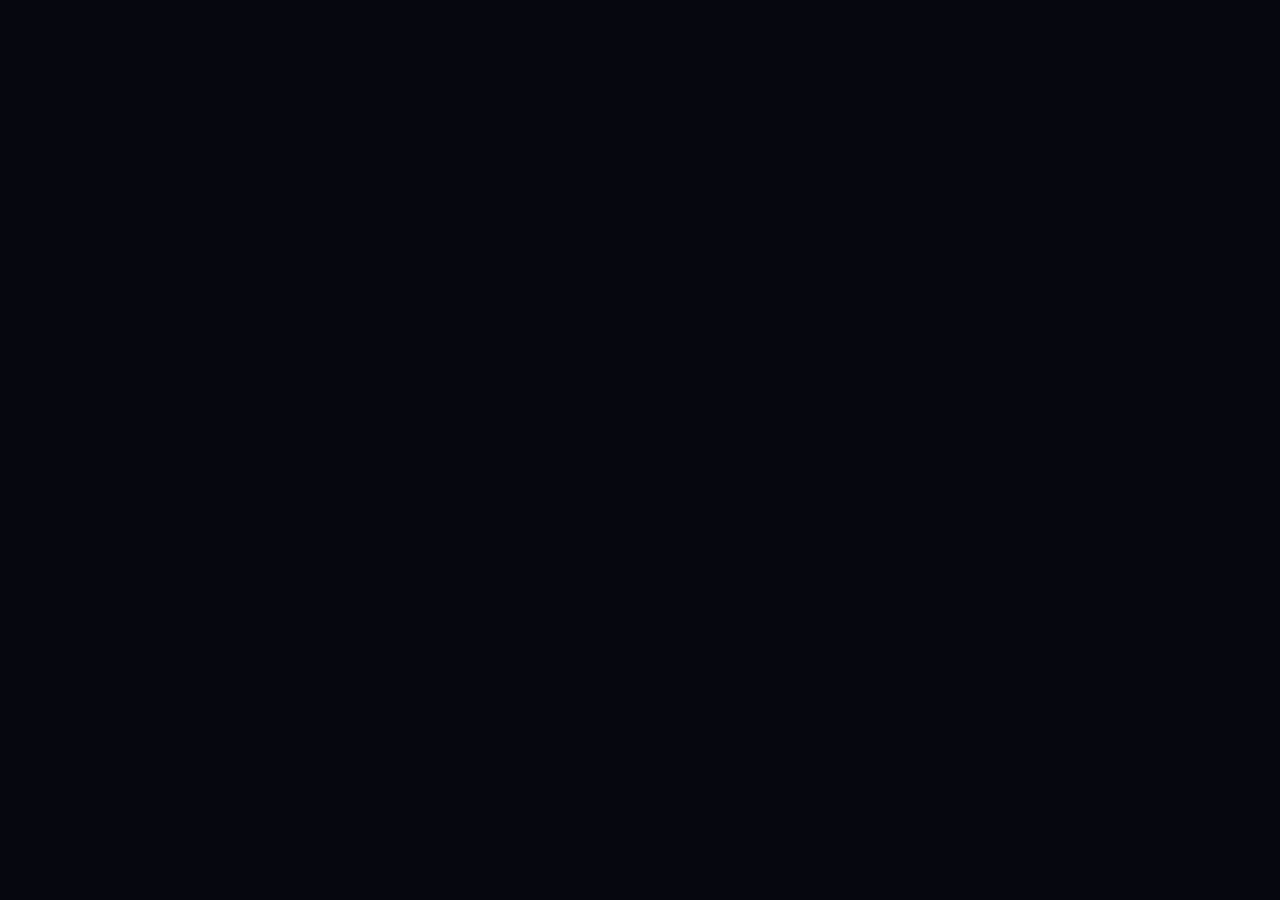
==== index.html @ 5e391707 "Move to spacewize.dev, and web-dev to webdev The domain serves the repo from the root, so every abso" ====
<!DOCTYPE html>
<html lang="en">
<head>
<meta charset="utf-8">
<meta name="viewport" content="width=device-width, initial-scale=1">
<title>Space Wize Enterprise - Six divisions under one name</title>
<meta name="description" content="Space Wize Enterprise runs six divisions: web development, 3D printing, dropshipping, real estate development, game development, and books. Each one has its own site.">
<meta name="theme-color" content="#06070F">
<link rel="canonical" href="https://spacewize.dev/">
<meta property="og:type" content="website">
<meta property="og:site_name" content="Space Wize Enterprise">
<meta property="og:url" content="https://spacewize.dev/">
<meta property="og:title" content="Space Wize Enterprise - Six divisions under one name">
<meta property="og:description" content="Space Wize Enterprise runs six divisions: web development, 3D printing, dropshipping, real estate development, game development, and books. Each one has its own site.">
<meta property="og:image" content="https://spacewize.dev/assets/og/card.png">
<meta property="og:image:alt" content="A cherry tree in blossom against a glowing moon, at night.">
<meta property="og:image:width" content="1200">
<meta property="og:image:height" content="630">
<meta name="twitter:card" content="summary_large_image">
<meta name="twitter:title" content="Space Wize Enterprise - Six divisions under one name">
<meta name="twitter:description" content="Space Wize Enterprise runs six divisions: web development, 3D printing, dropshipping, real estate development, game development, and books. Each one has its own site.">
<meta name="twitter:image" content="https://spacewize.dev/assets/og/card.png">
<link rel="preconnect" href="https://fonts.googleapis.com">
<link rel="preconnect" href="https://fonts.gstatic.com" crossorigin>
<link href="https://fonts.googleapis.com/css2?family=Cormorant:wght@300;400;500;600&family=Instrument+Serif:ital@0;1&family=Inter:wght@300;400;500;600&display=swap" rel="stylesheet">
<link rel="icon" href="favicon.ico" sizes="any">
<link rel="icon" type="image/png" sizes="32x32" href="assets/icons/icon-32.png">
<link rel="icon" type="image/png" sizes="192x192" href="assets/icons/icon-192.png">
<link rel="apple-touch-icon" href="assets/icons/icon-180.png">
<link rel="stylesheet" href="assets/css/style.css">
<script>
/* Arriving from the branch on the web-design site: cover the scene
   before anything paints, so the transition is continuous rather than
   a cut followed by an overlay. */
try {
  if (sessionStorage.getItem('swz:arrive')) {
    sessionStorage.removeItem('swz:arrive');
    document.documentElement.dataset.arrive = '1';
  }
} catch (e) {}

/* The static division list is the no-JS fallback, not the front door.
   Left visible it paints first and the tree replaces it a moment
   later - which on a phone, where three.js comes off a CDN, reads as
   the wrong page loading before the right one. Hide it while script
   is running, and put it straight back if the scene never arrives. */
document.documentElement.dataset.js = '1';
/* stamped here, not inside scene.js, so it covers the CDN fetch too -
   the veil has a minimum hold time, and that clock has to start now */
window.__loadStart = performance.now();
setTimeout(function () {
  if (document.body && document.body.dataset.scene !== 'on') {
    document.documentElement.removeAttribute('data-js');
  }
}, 6000);
</script>
<script type="importmap">
{
  "imports": {
    "three": "https://unpkg.com/three@0.160.0/build/three.module.js",
    "three/addons/": "https://unpkg.com/three@0.160.0/examples/jsm/"
  }
}
</script>
</head>
<body>

<a class="skip" href="#main">Skip to content</a>

<header class="topbar">
  <div class="topbar-inner glass">
    <a class="wordmark" href="index.html">Space <em>Wize</em></a>
    <nav class="topnav" aria-label="Primary">
      <a href="about.html">About</a>
      <a href="sites.html">Sites</a>
    </nav>
  </div>
</header>

<main id="main" class="stage">

  <canvas id="scene"></canvas>

  <!-- Covers the gap between "blank tab" and "tree actually running" -
       otherwise the topbar paints, then everything else pops in at once
       whenever the CDN fetch and tree build finish. Gated purely by
       html[data-js], the same flag the fallback list uses, so a no-JS
       visitor never sees it and it self-removes if the scene never
       arrives. The moon appears here the instant its real screen
       position is known, and the WebGL moon takes over from exactly
       that spot when the veil lifts. -->
  <div id="loadVeil" aria-hidden="true">
    <span id="loadMoon"></span>
  </div>

  <!-- keyboard route into every branch; revealed on focus -->
  <nav id="branchKeys" class="branch-keys" aria-label="Divisions" hidden></nav>

  <!-- what a blossom says when it opens, hung off the branch on a cord -->
  <div class="tag" id="tag" data-open="false">
    <span class="tag-pin" aria-hidden="true"></span>
    <span class="tag-cord" aria-hidden="true"></span>
    <aside id="panel" class="panel glass" data-live="false">
      <p class="panel-status" id="panelTag"><span class="pip" aria-hidden="true"></span></p>
      <h2 id="panelName"></h2>
      <p id="panelLine"></p>
      <p class="panel-when" id="panelWhen" hidden></p>
      <a class="btn" id="panelBtn">
        <span id="panelBtnText">Enter site</span>
        <svg class="arrow" width="14" height="14" viewBox="0 0 24 24" fill="none"
             stroke="currentColor" stroke-width="2" stroke-linecap="round"
             stroke-linejoin="round" aria-hidden="true">
          <path d="M5 12h14M13 6l6 6-6 6"/>
        </svg>
      </a>
      <!-- second action, only on the division that is actually open -->
      <a class="btn btn-sm panel-alt" id="panelAlt"
         href="webdev/index.html#contact" hidden>
        <span>Need a site built?</span>
      </a>
    </aside>
  </div>

  <p class="hint glass" id="hint">
    <svg width="15" height="15" viewBox="0 0 24 24" fill="none" stroke="currentColor"
         stroke-width="1.7" stroke-linecap="round" aria-hidden="true">
      <path d="M8 9l-4 3 4 3M16 9l4 3-4 3"/>
    </svg>
    <span>Drag to turn the tree.
      <span class="hover">Hover a branch to open it.</span>
      <span class="touch">Tap a branch to open it.</span>
    </span>
  </p>

  <div class="stage-copy">
    <div>
      <p class="eyebrow">Space Wize Enterprise</p>
      <h1>Six divisions under one name.</h1>
      <p class="lede">Space Wize Enterprise runs six divisions, each with its own site
        and its own way of working. Take a look.</p>
    </div>
    <div class="stage-meta">
      <p class="status"><span class="dot" aria-hidden="true"></span> 1 live &middot; 2 opening in 2027</p>
      <p>BC, Canada<br>Remote worldwide</p>
      <p class="stage-contact"><a href="mailto:thespacewize@gmail.com">thespacewize@gmail.com</a></p>
      <p class="stage-copy-line">© 2026 Space Wize Enterprise. All rights reserved.</p>
    </div>
  </div>

  <!-- The source of truth for the six divisions. Read by the scene at
       startup, and left standing as the whole page when there is no
       JavaScript or no WebGL. -->
  <div class="fallback" id="fallback">
    <p class="eyebrow">Space Wize Enterprise</p>
    <h1 style="font-family:var(--display);font-size:clamp(2.2rem,6vw,3.6rem);margin-bottom:14px">
      Six divisions under one name.</h1>
    <p class="lede" style="margin-bottom:40px">Space Wize Enterprise runs six divisions,
      each with its own site and its own way of working. Take a look.</p>

    <ul class="tree-list" id="branchData">
      <li data-id="web"
          data-name="Web Development"
          data-line="Fast, considered websites for people who need one and don&rsquo;t want to overcomplicate it."
          data-stage="Live"
          data-when=""
          data-bloom="1"
          data-notify="notify.html?division=Web%20Development"
          data-url="webdev/index.html"
          data-live="true">
        <a class="branch-card glass" data-live="true" href="webdev/index.html">
          <span class="tag"><span class="pip"></span>Live</span>
          <h3>Web Development</h3>
          <p>Fast, considered websites for people who need one and don&rsquo;t want to overcomplicate it.</p>
        </a>
      </li>

      <li data-id="print"
          data-name="3D Printing"
          data-line="From custom statues or mini-figures, to premade toys and tools."
          data-stage="In build"
          data-when="Opening spring 2027"
          data-bloom="0.5"
          data-notify="notify.html?division=3D%20Printing"
          data-live="false">
        <div class="branch-card glass" data-live="false">
          <span class="tag"><span class="pip"></span>In build</span>
          <h3>3D Printing</h3>
          <p>From custom statues or mini-figures, to premade toys and tools.</p>
            <p class="card-when">Opening spring 2027</p>
          <div class="card-acts">
            <a class="card-notify" href="notify.html?division=3D%20Printing">Tell me when this opens</a>
          </div>
        </div>
      </li>

      <li data-id="shop"
          data-name="Dropshipping"
          data-line="Quality clothes, built for use, made for looks, bought with a story in mind."
          data-stage="In build"
          data-when="Opening summer 2027"
          data-bloom="0.45"
          data-notify="notify.html?division=Dropshipping"
          data-live="false">
        <div class="branch-card glass" data-live="false">
          <span class="tag"><span class="pip"></span>In build</span>
          <h3>Dropshipping</h3>
          <p>Quality clothes, built for use, made for looks, bought with a story in mind.</p>
            <p class="card-when">Opening summer 2027</p>
          <div class="card-acts">
            <a class="card-notify" href="notify.html?division=Dropshipping">Tell me when this opens</a>
          </div>
        </div>
      </li>

      <li data-id="property"
          data-name="Real Estate Development"
          data-line="Real homes to build real memories, all with the future in mind."
          data-stage="Planned"
          data-when=""
          data-bloom="0"
          data-notify="notify.html?division=Real%20Estate%20Development"
          data-live="false">
        <div class="branch-card glass" data-live="false">
          <span class="tag"><span class="pip"></span>Planned</span>
          <h3>Real Estate Development</h3>
          <p>Real homes to build real memories, all with the future in mind.</p>
          <div class="card-acts">
            <a class="card-notify" href="notify.html?division=Real%20Estate%20Development">Tell me when this opens</a>
          </div>
        </div>
      </li>

      <li data-id="games"
          data-name="Game Development"
          data-line="Games made small, properly, and uniquely. Good games require good stories first, then mechanics built around them."
          data-stage="Planned"
          data-when=""
          data-bloom="0"
          data-notify="notify.html?division=Game%20Development"
          data-live="false">
        <div class="branch-card glass" data-live="false">
          <span class="tag"><span class="pip"></span>Planned</span>
          <h3>Game Development</h3>
          <p>Games made small, properly, and uniquely. Good games require good stories first, then mechanics built around them.</p>
          <div class="card-acts">
            <a class="card-notify" href="notify.html?division=Game%20Development">Tell me when this opens</a>
          </div>
        </div>
      </li>

      <li data-id="books"
          data-name="Books"
          data-line="Written, edited, and published by one person. A historical fiction book is in the works, and a few more have progressed past the first chapters."
          data-stage="Planned"
          data-when=""
          data-bloom="0"
          data-notify="notify.html?division=Books"
          data-live="false">
        <div class="branch-card glass" data-live="false">
          <span class="tag"><span class="pip"></span>Planned</span>
          <h3>Books</h3>
          <p>Written, edited, and published by one person. A historical fiction book is in the works, and a few more have progressed past the first chapters.</p>
          <div class="card-acts">
            <a class="card-notify" href="notify.html?division=Books">Tell me when this opens</a>
          </div>
        </div>
      </li>
    </ul>

    <p class="fallback-contact">Need a site built?
      <a href="mailto:thespacewize@gmail.com">thespacewize@gmail.com</a></p>

    <p class="fallback-copy">© 2026 Space Wize Enterprise. All rights reserved.</p>
  </div>

  <p class="sr-only" id="liveRegion" role="status" aria-live="polite"></p>
</main>

<!-- Two screens stacked below the tree: About one down, Sites one
     below that. Nothing scrolls to either - the stage is a locked
     viewport with no overflow, so a wheel or a trackbar reaches
     neither. The ways down are the two links in the bar, the s and w
     keys, and a two-finger swipe. Both are filled at runtime from
     about.html and sites.html so those pages stay the single source
     of their content; with no JS these stay empty and the links in
     the bar navigate to them normally instead. -->
<section id="under" class="under" aria-hidden="true" aria-label="About">
  <div class="under-inner">
    <div class="under-body" id="underBody"></div>
    <button class="under-back" type="button">
      <svg width="14" height="14" viewBox="0 0 24 24" fill="none"
           stroke="currentColor" stroke-width="2" stroke-linecap="round"
           stroke-linejoin="round" aria-hidden="true">
        <path d="M12 19V5M6 11l6-6 6 6"/>
      </svg>
      <span>Back to the tree</span>
    </button>
  </div>
</section>

<section id="underSites" class="under" data-wide aria-hidden="true" aria-label="Sites">
  <div class="under-inner">
    <div class="under-body" id="underSitesBody"></div>
    <button class="under-back" type="button">
      <svg width="14" height="14" viewBox="0 0 24 24" fill="none"
           stroke="currentColor" stroke-width="2" stroke-linecap="round"
           stroke-linejoin="round" aria-hidden="true">
        <path d="M12 19V5M6 11l6-6 6 6"/>
      </svg>
      <span>Back to the tree</span>
    </button>
  </div>
</section>

<div class="page-arrive" id="pageArrive" aria-hidden="true"></div>
<script>
/* The shrink itself is a CSS animation that runs on its own; this only
   clears up after it. Deliberately not part of scene.js - if WebGL is
   unavailable the visitor still has to get out from behind this. */
(function () {
  var el = document.getElementById('pageArrive');
  if (!el || document.documentElement.dataset.arrive !== '1') return;

  var gone = false;
  function done() {
    if (gone) return;
    gone = true;
    if (el.parentNode) el.parentNode.removeChild(el);
    document.documentElement.removeAttribute('data-arrive');
  }

  el.addEventListener('animationend', done);

  /* Hold the cover until the tree is actually up. Uncovering on a
     timer showed the static list first and the scene a moment later,
     so the transition landed on the wrong page. */
  var waited = 0;
  (function ready() {
    if (gone) return;
    if (document.body.dataset.scene === 'on' || waited > 3000) {
      el.dataset.go = 'true';
      return;
    }
    waited += 60;
    setTimeout(ready, 60);
  })();

  /* animations are suspended in a hidden tab - never strand the
     visitor behind an opaque cover waiting for a frame */
  setTimeout(done, 7000);
})();
</script>
<script type="module" src="assets/js/scene.js"></script>
</body>
</html>
---- assets/css/style.css ----
/* ============================================================
   SPACE WIZE ENTERPRISE — umbrella
   Night-band tokens inherited from the Space Wize web design site.
   The tree is the signature. Everything else stays quiet.
   ============================================================ */
:root{
  /* night band */
  --void:      #06070F;
  --deep:      #0C1026;
  --midnight:  #171B3A;
  --dusk:      #241844;

  /* accents */
  --cherry:    #E36FA0;
  --magenta:   #E8579F;
  --teal:      #4FD8CF;
  --sakura:    #FBD3E0;
  --lilac:     #CFC4E0;

  /* from the Space Wize Enterprise logo — sliced sun and RGB split */
  --coral:     #E8556A;
  --amber:     #F5A65B;
  --cyan:      #4FC3F7;

  /* ink */
  --ink:       #F4EEF6;
  --ink-soft:  #BDB2CC;
  --ink-faint: #8E85A3;
  --line:      rgba(244,238,246,.16);

  /* system */
  --shell:     1240px;
  /* the six-card grid needs more room than the reading column; the bar
     is not allowed to grow with it */
  --shell-wide:1420px;
  --r-lg:      22px;
  --r-md:      14px;
  --r-pill:    999px;
  --ease:      cubic-bezier(.16,1,.3,1);

  --display:   'Cormorant', Georgia, serif;
  --brand:     'Instrument Serif', Georgia, serif;
  --body:      'Inter', system-ui, -apple-system, sans-serif;
}

*,*::before,*::after{box-sizing:border-box}
html{-webkit-text-size-adjust:100%}
body{
  margin:0;
  background:var(--void);
  color:var(--ink);
  font-family:var(--body);
  font-size:16px;
  line-height:1.6;
  -webkit-font-smoothing:antialiased;
}
img,svg,canvas{display:block;max-width:100%}
a{color:inherit;text-decoration:none}
h1,h2,h3{margin:0;font-weight:400;line-height:1.05;letter-spacing:-.015em}

:focus-visible{
  outline:2.5px solid var(--teal);
  outline-offset:3px;
  border-radius:6px;
}

.skip{
  position:absolute;left:12px;top:-70px;z-index:200;
  background:var(--ink);color:var(--void);
  padding:12px 18px;border-radius:var(--r-pill);
  font-size:.85rem;font-weight:500;
  transition:top .2s var(--ease);
}
.skip:focus{top:12px}

.sr-only{
  position:absolute;width:1px;height:1px;
  padding:0;margin:-1px;overflow:hidden;
  clip:rect(0 0 0 0);white-space:nowrap;border:0;
}

/* ============================================================
   glass
   ============================================================ */
.glass{
  position:relative;
  background:rgba(255,255,255,.045);
  backdrop-filter:blur(14px) saturate(1.3);
  -webkit-backdrop-filter:blur(14px) saturate(1.3);
  border:1px solid var(--line);
  box-shadow:inset 0 1px 1px rgba(255,255,255,.14),
             0 18px 50px -26px rgba(0,0,0,.9);
}

/* ============================================================
   chrome — nav
   ============================================================ */
.topbar{
  position:fixed;inset:16px 16px auto 16px;z-index:40;
  display:flex;justify-content:center;
  pointer-events:none;
}
.topbar-inner{
  pointer-events:auto;
  width:100%;max-width:var(--shell);
  display:flex;align-items:center;justify-content:space-between;
  gap:20px;
  padding:10px 12px 10px 20px;
  border-radius:var(--r-md);
}
.wordmark{
  font-family:var(--brand);
  font-size:1.32rem;letter-spacing:.005em;
  white-space:nowrap;
  text-shadow:-1px 0 0 rgba(232,85,106,.42), 1px 0 0 rgba(79,195,247,.34);
}
.wordmark em{font-style:italic;color:var(--sakura)}

.topnav{display:flex;align-items:center;gap:6px}
.topnav a{
  padding:9px 15px;border-radius:var(--r-pill);
  font-size:.82rem;font-weight:500;
  color:var(--ink-soft);
  transition:color .2s var(--ease), background-color .2s var(--ease);
}
.topnav a:hover{color:var(--ink);background:rgba(255,255,255,.07)}
.topnav a[aria-current="page"]{color:var(--ink);background:rgba(255,255,255,.09)}

/* ============================================================
   home — locked stage
   ============================================================ */
/* Default is the scrollable static list: what you get with no JS and
   no WebGL. The scene upgrades the page to a locked viewport once it
   has actually started. */
.stage{
  position:relative;
  min-height:100vh;
  overflow:hidden;
  background:
    radial-gradient(120% 80% at 50% 22%, var(--dusk) 0%, transparent 62%),
    radial-gradient(95% 75% at 50% 104%, var(--dusk) 0%, transparent 72%),
    var(--void);
}
body[data-scene="on"]{overflow:hidden}
body[data-scene="on"] .stage{position:fixed;inset:0;min-height:0}
#scene{position:absolute;inset:0;width:100%;height:100%;z-index:1;touch-action:none;cursor:grab}
#scene[data-grabbing="true"]{cursor:grabbing}
#scene[data-over="true"]{cursor:pointer}

/* vignette keeps the type legible over the canvas */
body[data-scene="on"] .stage::after{
  content:"";position:absolute;inset:0;z-index:2;pointer-events:none;
  background:
    /* a local scrim under the headline, rather than dimming the whole
       scene to make one corner readable */
    radial-gradient(46% 42% at 6% 88%, rgba(6,7,15,.86) 0%, transparent 72%),
    radial-gradient(92% 78% at 50% 42%, transparent 48%, rgba(6,7,15,.30) 100%),
    linear-gradient(to bottom, rgba(6,7,15,.45) 0%, transparent 26%, transparent 70%, rgba(6,7,15,.5) 100%);
}

/* Stage furniture only exists once the canvas is running — but only
   `display` is gated on that. Putting layout properties behind the
   body attribute raises their specificity above the media queries,
   and the responsive rules silently stop applying. */
.stage-copy,.hint{display:none}
body[data-scene="on"] .stage-copy{display:flex}
body[data-scene="on"] .hint{display:flex}

.stage-copy{
  position:absolute;left:0;right:0;bottom:0;z-index:20;
  padding:0 clamp(18px,4vw,48px) clamp(22px,4vh,40px);
  align-items:flex-end;justify-content:space-between;
  gap:32px;
  pointer-events:none;
  /* the whole stage is drag-to-rotate, so a stray drag across the
     headline should not leave a highlight behind */
  -webkit-user-select:none;user-select:none;
  transition:opacity .3s var(--ease);
}
.stage-copy > *{pointer-events:auto}

.eyebrow{
  font-size:.68rem;font-weight:600;text-transform:uppercase;
  letter-spacing:.2em;color:var(--cherry);
  margin:0 0 14px;
}
.stage-copy h1{
  font-family:var(--display);
  font-size:clamp(2.1rem,4.6vw,3.6rem);
  font-weight:400;
  letter-spacing:-.02em;
  /* the logo's channel split, dialled down to where it reads as
     texture rather than as a broken screen */
  text-shadow:
    -1.4px 0 0 rgba(232,85,106,.5),
     1.4px 0 0 rgba(79,195,247,.4),
     0 0 40px rgba(227,111,160,.18);
  max-width:15ch;
}
.lede{
  margin:14px 0 0;
  color:var(--ink-soft);
  font-size:.95rem;
  max-width:46ch;
}

.stage-meta{
  text-align:right;
  font-size:.76rem;color:var(--ink-faint);
  line-height:1.7;white-space:nowrap;
}
.status{display:flex;align-items:center;justify-content:flex-end;gap:8px;margin:0}
.dot{
  width:7px;height:7px;border-radius:50%;
  background:var(--cherry);
  box-shadow:0 0 10px 2px rgba(227,111,160,.6);
  animation:pulse 1.6s var(--ease) infinite;
}
@keyframes pulse{
  0%,100%{opacity:1;transform:scale(1)}
  50%{opacity:.45;transform:scale(1.45)}
}

/* drag affordance */
.hint{
  -webkit-user-select:none;user-select:none;
  position:absolute;left:50%;bottom:clamp(30px,5vh,48px);
  transform:translateX(-50%);
  z-index:20;
  align-items:center;gap:9px;
  padding:9px 16px;border-radius:var(--r-pill);
  font-size:.76rem;color:var(--ink-soft);
  white-space:nowrap;
  transition:opacity .5s var(--ease);
}
.hint[data-hidden="true"]{opacity:0;pointer-events:none}
.hint .touch{display:none}
@media (hover:none){
  .hint .hover{display:none}
  .hint .touch{display:inline}
}

/* ============================================================
   blossom panel
   ============================================================ */
/* The card hangs off the open blossom on a cord, and swings when the
   tree is turned. Position and swing angle come from the scene. */
.tag{display:none}
body[data-scene="on"] .tag{display:flex}
/* A flat overlay pinned to the branch: the scene projects the anchor
   to screen space and writes transform/opacity, so neither is set
   here. transform-origin sits at the pin so the card swings from the
   cord rather than about its own middle. */
.tag{
  position:absolute;top:0;left:0;z-index:25;
  width:min(300px,82vw);
  flex-direction:column;align-items:center;
  transform-origin:50% 0;
  pointer-events:none;
  opacity:0;visibility:hidden;
  will-change:transform;
}

.tag-pin{
  width:9px;height:9px;border-radius:50%;
  border:1.5px solid var(--cyan);
  background:rgba(79,195,247,.2);
  box-shadow:0 0 10px 2px rgba(79,195,247,.5);
}
.tag-cord{
  width:1px;height:46px;
  background:linear-gradient(180deg, rgba(79,195,247,.15), var(--cyan));
  box-shadow:0 0 6px rgba(79,195,247,.55);
}

/* Out of the 3D layer, backdrop-filter works again — so the card gets
   its frosted glass back, over a fill dark enough to stay legible
   against the moon. */
.panel{
  /* the whole card forwards to the button's destination */
  cursor:pointer;
  position:relative;width:100%;
  padding:18px 20px;
  border-radius:var(--r-lg);
  pointer-events:auto;
  background:linear-gradient(158deg,
    rgba(36,24,68,.74) 0%,
    rgba(12,16,38,.8) 100%);
  backdrop-filter:blur(16px) saturate(1.3);
  -webkit-backdrop-filter:blur(16px) saturate(1.3);
  border:1px solid rgba(244,238,246,.2);
  box-shadow:inset 0 1px 1px rgba(255,255,255,.16),
             0 26px 60px -22px rgba(0,0,0,.95);
}
/* the punched hole the cord runs into */
.panel::after{
  content:"";position:absolute;top:9px;left:50%;
  width:16px;height:5px;margin-left:-8px;
  border-radius:999px;
  background:rgba(6,7,15,.75);
  box-shadow:inset 0 1px 1px rgba(0,0,0,.6), 0 0 0 1px rgba(79,195,247,.28);
}
.panel-status{
  display:inline-flex;align-items:center;gap:7px;
  font-size:.63rem;font-weight:600;text-transform:uppercase;
  letter-spacing:.16em;color:var(--ink-faint);
  margin-bottom:11px;
}
.panel-status .pip{
  width:6px;height:6px;border-radius:50%;
  background:var(--ink-faint);
}
.panel[data-live="true"] .panel-status{color:var(--cherry)}
.panel[data-live="true"] .pip{
  background:var(--cherry);
  box-shadow:0 0 8px 1px rgba(227,111,160,.7);
}
.panel h2{
  font-family:var(--display);
  font-size:1.5rem;font-weight:500;
  letter-spacing:-.02em;line-height:1.1;
}
.panel p{
  margin:11px 0 0;
  font-size:.88rem;color:#D3CADF;
  line-height:1.62;
}
.panel .btn{margin-top:17px}

.btn{
  display:inline-flex;align-items:center;gap:9px;
  min-height:44px;padding:11px 20px;
  border-radius:var(--r-pill);
  border:1px solid var(--line);
  background:transparent;color:var(--ink);
  font-family:var(--body);font-size:.83rem;font-weight:500;
  cursor:pointer;
  transition:background-color .22s var(--ease), border-color .22s var(--ease), color .22s var(--ease);
}
.btn:hover{background:rgba(255,255,255,.07)}
/* a second action next to a first one: same shape, less weight, and
   still over the 44px touch target once its own padding is counted */
.btn-sm{min-height:38px;padding:9px 16px;font-size:.76rem;color:var(--ink-soft)}
.btn-sm:hover{color:var(--ink)}
.panel-alt{margin-top:9px}
/* .btn sets display, and a class beats the browser's own
   [hidden]{display:none} — so hiding one needs saying explicitly */
.btn[hidden]{display:none}
.btn-live{border-color:rgba(227,111,160,.5)}
.btn-live:hover{background:var(--cherry);border-color:var(--cherry);color:var(--void)}
.btn[aria-disabled="true"]{opacity:.45;cursor:not-allowed}
.btn[aria-disabled="true"]:hover{background:transparent}
.btn .arrow{transition:transform .22s var(--ease)}
.btn:hover .arrow{transform:translateX(3px)}

/* ============================================================
   keyboard access to the branches
   ============================================================ */
.branch-keys{
  position:absolute;left:-9999px;top:0;z-index:50;
}
/* the :focus-within rule below would otherwise beat [hidden] */
.branch-keys[hidden]{display:none}
.branch-keys:focus-within{
  left:clamp(18px,4vw,48px);top:96px;
  display:flex;flex-direction:column;gap:6px;
  padding:14px;border-radius:var(--r-lg);
  background:rgba(12,16,38,.94);
  border:1px solid var(--line);
}
.branch-keys button,.branch-keys a{
  display:flex;align-items:center;
  min-height:44px;padding:9px 16px;
  border-radius:var(--r-pill);border:1px solid transparent;
  background:transparent;color:var(--ink-soft);
  font-family:var(--body);font-size:.83rem;text-align:left;
  cursor:pointer;
}
.branch-keys button:hover,.branch-keys a:hover{color:var(--ink);background:rgba(255,255,255,.07)}

/* ============================================================
   no-webgl fallback + /sites listing
   ============================================================ */
.fallback{
  position:relative;z-index:20;
  max-width:var(--shell-wide);margin:0 auto;
  padding:clamp(110px,16vh,150px) clamp(18px,4vw,48px) 70px;
}
.tree-list{
  list-style:none;margin:0 auto;padding:0;
  display:grid;gap:14px;
  /* Three across, centred, without hard-coding the count: the cap and
     the minimum are set so a fourth column cannot meet the minimum and
     a third comfortably can. Still falls to two and then one on its
     own as the window narrows — no breakpoints to keep in step.

     330/1160 rather than 268/1020 because at 372px per card the two
     longest lines wrap to three rather than four, which is what makes
     every card in the grid come out the same height. */
  max-width:1312px;
  grid-template-columns:repeat(auto-fit,minmax(330px,1fr));
}
.tree-list li{margin:0}
.branch-card{
  display:block;height:100%;
  padding:24px 26px;border-radius:var(--r-lg);
  transition:transform .3s var(--ease), border-color .3s var(--ease);
}
a.branch-card:hover{transform:translateY(-4px);border-color:rgba(227,111,160,.45)}
.branch-card h3{
  font-family:var(--display);font-size:clamp(1.55rem,1.9vw,1.7rem);font-weight:500;
  margin-bottom:11px;
}
.branch-card p{margin:0;color:var(--ink-soft);font-size:clamp(.9rem,1.1vw,1rem)}
.branch-card .tag{
  display:inline-flex;align-items:center;gap:7px;
  font-size:.70rem;font-weight:600;text-transform:uppercase;
  letter-spacing:.16em;color:var(--ink-faint);
  margin-bottom:14px;
}
.branch-card[data-live="true"] .tag{color:var(--cherry)}
.branch-card .pip{width:6px;height:6px;border-radius:50%;background:currentColor}

/* ============================================================
   inner pages
   ============================================================ */
.page{
  min-height:100vh;
  background:
    radial-gradient(100% 60% at 50% -10%, var(--dusk) 0%, transparent 60%),
    var(--void);
}
.shell{max-width:860px;margin:0 auto;padding:0 clamp(18px,4vw,48px)}
.wide{max-width:var(--shell-wide)}
.page-head{padding:clamp(120px,18vh,190px) 0 clamp(40px,7vh,68px)}
.page-head h1{
  font-family:var(--display);
  font-size:clamp(2.6rem,7vw,4.6rem);
  font-weight:400;letter-spacing:-.025em;
}
.page-head .lede{max-width:56ch}
.prose{padding-bottom:clamp(70px,12vh,120px)}
.prose p{margin:0 0 22px;color:var(--ink-soft);max-width:64ch}
.prose h2{
  font-family:var(--display);font-size:1.9rem;font-weight:500;
  margin:44px 0 16px;
}

.foot{
  border-top:1px solid var(--line);
  margin-top:clamp(50px,9vh,90px);
  padding:34px 0 46px;
  font-size:.78rem;color:var(--ink-faint);
  display:flex;justify-content:space-between;gap:20px;flex-wrap:wrap;
}
.foot a:hover{color:var(--ink)}
.foot-brand{display:flex;flex-direction:column;gap:4px}
.foot-copy{font-size:.72rem;color:var(--ink-faint);opacity:.75}

/* the tree view's only persistent chrome is .stage-meta, corner
   bottom-right — a credit anywhere else in that view is invisible,
   sitting behind the canvas */
.stage-copy-line{
  margin-top:10px;padding-top:10px;
  border-top:1px solid var(--line);
  font-size:.68rem;color:var(--ink-faint);opacity:.7;
}
/* the address sits with the location it belongs to, above the credit */
.stage-contact{margin-top:2px;font-size:.74rem}
.stage-contact a{color:var(--ink-faint)}
.stage-contact a:hover{color:var(--ink)}
.fallback-contact{margin-top:40px;font-size:.85rem;color:var(--ink-faint)}

/* the no-JS/no-WebGL fallback is real, scrolling document flow */
.fallback-copy{
  margin-top:44px;padding-top:22px;
  border-top:1px solid var(--line);
  font-size:.72rem;color:var(--ink-faint);opacity:.75;
}

/* ============================================================
   responsive
   ============================================================ */
@media (max-width:900px){
  .stage-copy{flex-direction:column;align-items:flex-start;gap:18px}
  .stage-meta{text-align:left}
  .status{justify-content:flex-start}
  /* the canopy fills the frame at this width, so the tag gets smaller
     and the headline steps aside while one is open */
  .tag-cord{height:34px}
  body[data-panel="open"] .stage-copy,
  body[data-panel="open"] .hint{opacity:0;pointer-events:none}
}
@media (max-width:620px){
  .topbar{inset:10px 10px auto 10px}
  .topbar-inner{padding:8px 8px 8px 16px}
  .wordmark{font-size:1.15rem}
  .topnav a{padding:9px 12px;font-size:.78rem}
  .stage-copy{padding-bottom:26px}
  .stage-copy h1{font-size:clamp(1.8rem,7.6vw,2.4rem)}
  .lede{font-size:.88rem}
  .hint{bottom:auto;top:76px;font-size:.72rem}
}

/* ============================================================
   reduced motion
   ============================================================ */
@media (prefers-reduced-motion:reduce){
  *,*::before,*::after{
    animation-duration:.001ms !important;
    animation-iteration-count:1 !important;
    transition-duration:.001ms !important;
  }
}

/* ---- stage, timing and the second action ---- */
.panel-when{
  margin:9px 0 0;
  font-size:.76rem;
  color:var(--cherry);
  letter-spacing:.01em;
}
.card-when{
  margin:12px 0 0;
  font-size:.88rem;color:var(--cherry);
}
.card-acts{
  display:flex;flex-wrap:wrap;align-items:center;
  gap:8px 16px;margin-top:18px;
}
.card-notify{
  font-size:.9rem;font-weight:500;color:var(--ink);
  border-bottom:1px solid var(--cherry);
  padding-bottom:2px;
  transition:color .2s var(--ease)}
.card-notify:hover{color:var(--cherry)}
/* ============================================================
   arriving from the branch
   The circle that grew over the web-design site lands here still
   covering the page, holds for a beat, then shrinks away to nothing
   and uncovers the tree.

   This is an animation rather than a transition on purpose: a
   transition has to be triggered after the element is already
   painted, which on a page that is still loading is a race. An
   animation just runs.

   Sized in vmax so it is correct on the very first painted frame —
   measuring it in script would show a flash of the scene first.
   ============================================================ */
.page-arrive{ display:none }
/* hidden while script runs; restored if the scene never starts */
html[data-js="1"] #fallback{ display:none }

/* ============================================================
   the screens under the tree
   A stack: the tree is level 0, About is one viewport below it, Sites
   one below that. Everything is placed off its own depth against the
   current level, so each screen slides the same distance and the tree
   leaves the way it would if you really had scrolled past it. None of
   it is a scroll region — the stage above has no overflow to scroll —
   so the only routes down are the ones script opens deliberately.
   Hidden by visibility rather than display, so a closed screen stays
   out of the tab order but can still transition out.
   ============================================================ */
.under{
  --depth:1;
  position:fixed;inset:0;z-index:30;
  visibility:hidden;
  transform:translateY(calc((var(--depth) - var(--level, 0)) * 100%));
  /* the delay is what keeps a screen on show while it slides away */
  transition:transform 900ms var(--ease), visibility 0s linear 900ms;
  overflow-y:auto;
  /* a flick inside the panel must not turn into a page-level scroll */
  overscroll-behavior:contain;
  -webkit-overflow-scrolling:touch;
  background:
    radial-gradient(120% 80% at 50% 0%, var(--dusk) 0%, transparent 62%),
    var(--void);
}
#underSites{ --depth:2 }

body[data-level="1"] #under,
body[data-level="2"] #underSites{
  visibility:visible;
  transition:transform 900ms var(--ease), visibility 0s linear 0s;
}

body[data-scene="on"] .stage{
  transition:transform 900ms var(--ease);
  transform:translateY(calc(var(--level, 0) * -100%));
}

.under-inner{
  max-width:860px;margin:0 auto;
  padding:clamp(96px,14vh,150px) clamp(18px,4vw,48px) clamp(60px,10vh,110px);
}
/* the six cards need the room the Sites page itself gives them */
.under[data-wide] .under-inner{ max-width:var(--shell-wide) }

/* the borrowed page's own h1, stepped down a rank on arrival */
.under-title{
  font-family:var(--display);
  font-size:clamp(2.4rem,6vw,3.4rem);font-weight:400;
  margin:0 0 30px;color:var(--ink);
}
.under-back{
  display:inline-flex;align-items:center;gap:9px;
  margin-top:10px;padding:11px 18px;
  border:1px solid var(--line);border-radius:999px;
  background:transparent;color:var(--ink-soft);
  font:inherit;font-size:.82rem;cursor:pointer;
  transition:background 200ms var(--ease), color 200ms var(--ease);
}
.under-back:hover{background:rgba(255,255,255,.07);color:var(--ink)}

@media (prefers-reduced-motion: reduce){
  .under, body[data-scene="on"] .stage{ transition:none }
  body[data-level="1"] #under,
  body[data-level="2"] #underSites{ transition:none }
}

/* ============================================================
   the loading veil
   Sits over the whole stage from the very first paint, gated by the
   same html[data-js] flag as the fallback above — a no-JS visitor
   never sees it, and the WebGL bail-out (which clears that flag)
   removes it the same way it restores the static list. Just under
   the arrive-cover's z-index: both are solid var(--void), so if they
   ever overlap there is no visible seam either way round.
   ============================================================ */
#loadVeil{
  display:none;
  position:fixed;inset:0;z-index:199;
  background:var(--void);
  opacity:1;
  transition:opacity 550ms var(--ease);
}
html[data-js="1"] #loadVeil{ display:block }
#loadVeil[data-go="true"]{ opacity:0;pointer-events:none }

/* Positioned in script as a percentage of the viewport, matched to
   the real moon's projected screen position rather than guessed —
   see scene.js. The image itself is a data URL taken straight off the
   same canvas the WebGL sprite's texture is drawn from — not a CSS
   approximation of it — so the handoff has no visible jump. */
#loadMoon{
  position:absolute;
  width:16vmax;height:16vmax;
  transform:translate(-50%,-50%);
  opacity:0;
  transition:opacity 400ms var(--ease);
  background-size:contain;
  background-repeat:no-repeat;
  background-position:center;
  filter:brightness(1.35) saturate(1.15);
}
#loadMoon[data-shown="true"]{ opacity:1 }

@media (prefers-reduced-motion: reduce){
  #loadVeil{ transition:none }
  #loadMoon{ transition:none }
}

html[data-arrive="1"] .page-arrive{
  display:block;
  position:fixed;z-index:200;
  left:50%;top:50%;
  width:300vmax;height:300vmax;
  margin-left:-150vmax;margin-top:-150vmax;
  border-radius:50%;
  background:var(--void);
  pointer-events:none;
  transform:scale(1);
}
html[data-arrive="1"] .page-arrive[data-go="true"]{
  animation:arriveShrink 1150ms cubic-bezier(.45,0,.25,1) forwards;
}
@keyframes arriveShrink{
  0%   { transform:scale(1);    opacity:1 }
  /* fades over the last stretch so it does not end as a hard dot
     sitting in the middle of the tree */
  72%  { transform:scale(.24);  opacity:1 }
  100% { transform:scale(0);    opacity:0 }
}
@media (prefers-reduced-motion: reduce){
  html[data-arrive="1"] .page-arrive{ animation:none;display:none }
}

/* ============================================================
   the notify form
   Ours, posting to the Google Form behind it — so the surface can
   match the rest of the site instead of dropping the visitor onto a
   white page in someone else's typeface.
   ============================================================ */
.notify-form,
.notify-done{
  margin-top:40px;
  padding:clamp(24px,4vw,38px);
  border-radius:var(--r-lg);
  max-width:520px;
}
.field{ margin-bottom:22px }
.field label{
  display:block;margin-bottom:8px;
  font-size:.76rem;font-weight:600;
  letter-spacing:.14em;text-transform:uppercase;
  color:var(--ink-soft);
}
.field .opt{
  margin-left:8px;
  font-weight:400;letter-spacing:.04em;text-transform:none;
  color:var(--ink-faint);
}
.field input,
.field select{
  width:100%;
  padding:13px 15px;
  border-radius:var(--r-md);
  border:1px solid var(--line);
  background:rgba(6,7,15,.4);
  color:var(--ink);
  font-family:var(--body);
  font-size:.95rem;
  transition:border-color .2s var(--ease), background-color .2s var(--ease);
}
.field input::placeholder{ color:var(--ink-faint) }
.field input:hover,
.field select:hover{ border-color:rgba(244,238,246,.3) }
.field input:focus-visible,
.field select:focus-visible{
  outline:none;
  border-color:var(--cherry);
  background:rgba(6,7,15,.62);
}
/* the native arrow is drawn in the OS's own colours, which reads as a
   piece of another site sitting inside this one */
.field select{
  appearance:none;-webkit-appearance:none;
  background-image:url("data:image/svg+xml;charset=utf-8,%3Csvg xmlns='http://www.w3.org/2000/svg' width='14' height='14' fill='none' stroke='%23BDB2CC' stroke-width='2' stroke-linecap='round' stroke-linejoin='round'%3E%3Cpath d='M3 5l4 4 4-4'/%3E%3C/svg%3E");
  background-repeat:no-repeat;
  background-position:right 15px center;
  padding-right:42px;
}
.field select option{ background:var(--deep);color:var(--ink) }

.notify-form .btn{ margin-top:4px }
.notify-form .btn[disabled]{ opacity:.55;pointer-events:none }
.notify-note{
  margin:18px 0 0;
  font-size:.76rem;color:var(--ink-faint);
  line-height:1.6;
}
.notify-done h2{
  font-family:var(--display);
  font-size:1.9rem;margin-bottom:10px;
}
.notify-done h2:focus-visible{ outline:none }
.notify-done p{ color:var(--ink-soft);margin:0 0 22px }

/* the yes/no opt-in — a pair of pills rather than the OS radio, which
   is drawn in the system's own colours and reads as foreign here */
.field.choice{ border:0;padding:0;margin:0 0 22px;min-width:0 }
.field.choice legend{
  padding:0;margin-bottom:10px;
  font-size:.76rem;font-weight:600;
  letter-spacing:.14em;text-transform:uppercase;
  color:var(--ink-soft);
}
.choice-row{ display:flex;gap:10px;flex-wrap:wrap }
.choice-opt{ position:relative;flex:1 1 0;min-width:110px }
.choice-opt input{
  position:absolute;opacity:0;width:100%;height:100%;
  margin:0;cursor:pointer;
}
.choice-opt span{
  display:block;text-align:center;
  padding:12px 16px;
  border-radius:var(--r-md);
  border:1px solid var(--line);
  background:rgba(6,7,15,.4);
  color:var(--ink-soft);
  font-size:.92rem;
  transition:border-color .2s var(--ease), background-color .2s var(--ease),
             color .2s var(--ease);
}
.choice-opt input:hover + span{ border-color:rgba(244,238,246,.3);color:var(--ink) }
.choice-opt input:checked + span{
  border-color:var(--cherry);
  background:rgba(227,111,160,.14);
  color:var(--ink);
}
/* the input is invisible, so the ring has to be drawn on the pill */
.choice-opt input:focus-visible + span{
  outline:2.5px solid var(--teal);
  outline-offset:3px;
}

/* ============================================================
   404
   ============================================================ */
.lost{
  min-height:100vh;
  display:flex;flex-direction:column;justify-content:center;
  padding-top:clamp(96px,14vh,150px);
}

}

/* ============================================================
   404
   The tree's stage without the tree: moon, falling blossom, and the
   copy sitting in the middle of the empty space where it would be.
   ============================================================ */
.stage.lost{ position:fixed;inset:0;min-height:0;overflow:hidden }
.stage.lost #scene{ z-index:1 }
/* same scrim logic as the tree, centred rather than tucked in a corner */
.stage.lost::after{
  content:"";position:absolute;inset:0;z-index:2;pointer-events:none;
  background:
    /* centred on the copy, not below it — the scrim has to sit where
       the text actually is to do anything for it */
    radial-gradient(56% 40% at 50% 70%, rgba(6,7,15,.86) 0%, rgba(6,7,15,.5) 54%, transparent 80%),
    linear-gradient(to bottom, rgba(6,7,15,.45) 0%, transparent 24%, transparent 68%, rgba(6,7,15,.55) 100%);
}
.lost-copy{
  /* below the moon, not behind it */
  position:absolute;left:0;right:0;top:58%;
  z-index:20;
  padding:0 clamp(18px,5vw,48px);
  text-align:center;
  -webkit-user-select:none;user-select:none;
}
.lost-copy .eyebrow{
  letter-spacing:.32em;
  margin-bottom:16px;
}
.lost-copy h1{
  font-family:var(--display);
  font-size:clamp(2.2rem,5.4vw,3.8rem);
  font-weight:400;letter-spacing:-.02em;
  text-shadow:
    -1.4px 0 0 rgba(232,85,106,.5),
     1.4px 0 0 rgba(79,195,247,.4),
     0 0 40px rgba(227,111,160,.18);
}
.lost-copy .lede{ margin:16px auto 0;max-width:44ch }
.lost-acts{
  margin-top:30px;
  display:flex;align-items:center;justify-content:center;
  gap:12px 22px;flex-wrap:wrap;
}
.lost-alt{
  font-size:.8rem;color:var(--ink-faint);
  border-bottom:1px solid rgba(244,238,246,.22);
  padding-bottom:2px;
  transition:color .2s var(--ease), border-color .2s var(--ease);
}
.lost-alt:hover{ color:var(--ink);border-color:var(--ink) }
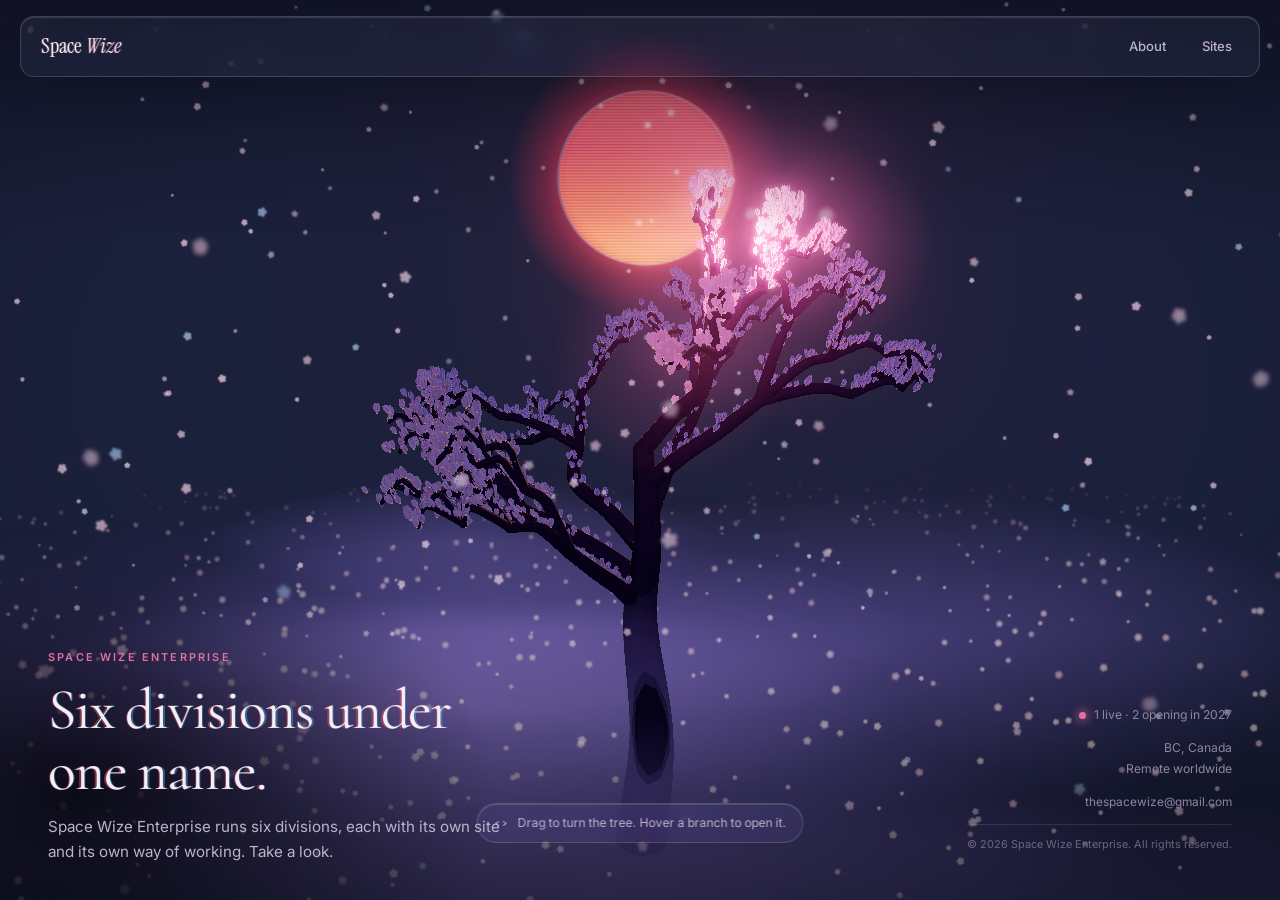
==== commit 172d6390: "Serve three.js from the site itself instead of unpkg Every visit used to depend on unpkg being up. W" ====
--- a/index.html
+++ b/index.html
@@ -41,11 +41,11 @@
 
 /* The static division list is the no-JS fallback, not the front door.
    Left visible it paints first and the tree replaces it a moment
-   later - which on a phone, where three.js comes off a CDN, reads as
+   later - which on a phone, where three.js is a 1.3 MB fetch, reads as
    the wrong page loading before the right one. Hide it while script
    is running, and put it straight back if the scene never arrives. */
 document.documentElement.dataset.js = '1';
-/* stamped here, not inside scene.js, so it covers the CDN fetch too -
+/* stamped here, not inside scene.js, so it covers the three.js fetch too -
    the veil has a minimum hold time, and that clock has to start now */
 window.__loadStart = performance.now();
 setTimeout(function () {
@@ -57,8 +57,8 @@
 <script type="importmap">
 {
   "imports": {
-    "three": "https://unpkg.com/three@0.160.0/build/three.module.js",
-    "three/addons/": "https://unpkg.com/three@0.160.0/examples/jsm/"
+    "three": "/assets/vendor/three/build/three.module.js",
+    "three/addons/": "/assets/vendor/three/examples/jsm/"
   }
 }
 </script>
@@ -69,10 +69,10 @@
 
 <header class="topbar">
   <div class="topbar-inner glass">
-    <a class="wordmark" href="index.html">Space <em>Wize</em></a>
+    <a class="wordmark" href="/">Space <em>Wize</em></a>
     <nav class="topnav" aria-label="Primary">
-      <a href="about.html">About</a>
-      <a href="sites.html">Sites</a>
+      <a href="/about">About</a>
+      <a href="/sites">Sites</a>
     </nav>
   </div>
 </header>
@@ -83,7 +83,7 @@
 
   <!-- Covers the gap between "blank tab" and "tree actually running" -
        otherwise the topbar paints, then everything else pops in at once
-       whenever the CDN fetch and tree build finish. Gated purely by
+       whenever the three.js fetch and tree build finish. Gated purely by
        html[data-js], the same flag the fallback list uses, so a no-JS
        visitor never sees it and it self-removes if the scene never
        arrives. The moon appears here the instant its real screen
@@ -115,7 +115,7 @@
       </a>
       <!-- second action, only on the division that is actually open -->
       <a class="btn btn-sm panel-alt" id="panelAlt"
-         href="webdev/index.html#contact" hidden>
+         href="/webdev/#contact" hidden>
         <span>Need a site built?</span>
       </a>
     </aside>
@@ -164,10 +164,10 @@
           data-stage="Live"
           data-when=""
           data-bloom="1"
-          data-notify="notify.html?division=Web%20Development"
-          data-url="webdev/index.html"
+          data-notify="/notify?division=Web%20Development"
+          data-url="/webdev/"
           data-live="true">
-        <a class="branch-card glass" data-live="true" href="webdev/index.html">
+        <a class="branch-card glass" data-live="true" href="/webdev/">
           <span class="tag"><span class="pip"></span>Live</span>
           <h3>Web Development</h3>
           <p>Fast, considered websites for people who need one and don&rsquo;t want to overcomplicate it.</p>
@@ -180,7 +180,7 @@
           data-stage="In build"
           data-when="Opening spring 2027"
           data-bloom="0.5"
-          data-notify="notify.html?division=3D%20Printing"
+          data-notify="/notify?division=3D%20Printing"
           data-live="false">
         <div class="branch-card glass" data-live="false">
           <span class="tag"><span class="pip"></span>In build</span>
@@ -188,7 +188,7 @@
           <p>From custom statues or mini-figures, to premade toys and tools.</p>
             <p class="card-when">Opening spring 2027</p>
           <div class="card-acts">
-            <a class="card-notify" href="notify.html?division=3D%20Printing">Tell me when this opens</a>
+            <a class="card-notify" href="/notify?division=3D%20Printing">Tell me when this opens</a>
           </div>
         </div>
       </li>
@@ -199,7 +199,7 @@
           data-stage="In build"
           data-when="Opening summer 2027"
           data-bloom="0.45"
-          data-notify="notify.html?division=Dropshipping"
+          data-notify="/notify?division=Dropshipping"
           data-live="false">
         <div class="branch-card glass" data-live="false">
           <span class="tag"><span class="pip"></span>In build</span>
@@ -207,7 +207,7 @@
           <p>Quality clothes, built for use, made for looks, bought with a story in mind.</p>
             <p class="card-when">Opening summer 2027</p>
           <div class="card-acts">
-            <a class="card-notify" href="notify.html?division=Dropshipping">Tell me when this opens</a>
+            <a class="card-notify" href="/notify?division=Dropshipping">Tell me when this opens</a>
           </div>
         </div>
       </li>
@@ -218,14 +218,14 @@
           data-stage="Planned"
           data-when=""
           data-bloom="0"
-          data-notify="notify.html?division=Real%20Estate%20Development"
+          data-notify="/notify?division=Real%20Estate%20Development"
           data-live="false">
         <div class="branch-card glass" data-live="false">
           <span class="tag"><span class="pip"></span>Planned</span>
           <h3>Real Estate Development</h3>
           <p>Real homes to build real memories, all with the future in mind.</p>
           <div class="card-acts">
-            <a class="card-notify" href="notify.html?division=Real%20Estate%20Development">Tell me when this opens</a>
+            <a class="card-notify" href="/notify?division=Real%20Estate%20Development">Tell me when this opens</a>
           </div>
         </div>
       </li>
@@ -236,14 +236,14 @@
           data-stage="Planned"
           data-when=""
           data-bloom="0"
-          data-notify="notify.html?division=Game%20Development"
+          data-notify="/notify?division=Game%20Development"
           data-live="false">
         <div class="branch-card glass" data-live="false">
           <span class="tag"><span class="pip"></span>Planned</span>
           <h3>Game Development</h3>
           <p>Games made small, properly, and uniquely. Good games require good stories first, then mechanics built around them.</p>
           <div class="card-acts">
-            <a class="card-notify" href="notify.html?division=Game%20Development">Tell me when this opens</a>
+            <a class="card-notify" href="/notify?division=Game%20Development">Tell me when this opens</a>
           </div>
         </div>
       </li>
@@ -254,14 +254,14 @@
           data-stage="Planned"
           data-when=""
           data-bloom="0"
-          data-notify="notify.html?division=Books"
+          data-notify="/notify?division=Books"
           data-live="false">
         <div class="branch-card glass" data-live="false">
           <span class="tag"><span class="pip"></span>Planned</span>
           <h3>Books</h3>
           <p>Written, edited, and published by one person. A historical fiction book is in the works, and a few more have progressed past the first chapters.</p>
           <div class="card-acts">
-            <a class="card-notify" href="notify.html?division=Books">Tell me when this opens</a>
+            <a class="card-notify" href="/notify?division=Books">Tell me when this opens</a>
           </div>
         </div>
       </li>
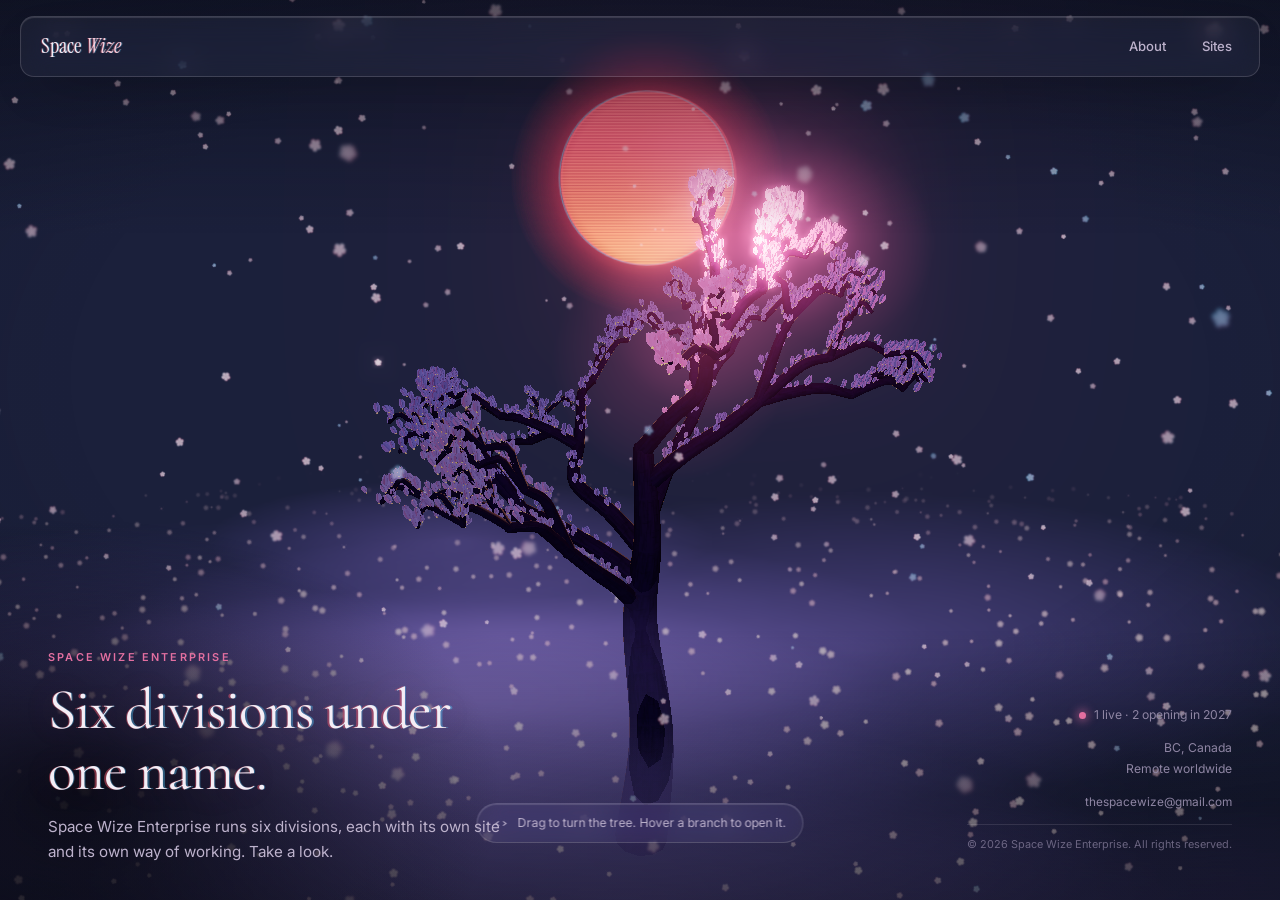
==== commit 19013908: "Game Development opens before 3D Printing; Dropshipping loses its date New order after Web Developme" ====
--- a/index.html
+++ b/index.html
@@ -178,15 +178,15 @@
           data-name="3D Printing"
           data-line="From custom statues or mini-figures, to premade toys and tools."
           data-stage="In build"
-          data-when="Opening spring 2027"
-          data-bloom="0.5"
+          data-when="Opening summer 2027"
+          data-bloom="0.45"
           data-notify="/notify?division=3D%20Printing"
           data-live="false">
         <div class="branch-card glass" data-live="false">
           <span class="tag"><span class="pip"></span>In build</span>
           <h3>3D Printing</h3>
           <p>From custom statues or mini-figures, to premade toys and tools.</p>
-            <p class="card-when">Opening spring 2027</p>
+            <p class="card-when">Opening summer 2027</p>
           <div class="card-acts">
             <a class="card-notify" href="/notify?division=3D%20Printing">Tell me when this opens</a>
           </div>
@@ -196,16 +196,15 @@
       <li data-id="shop"
           data-name="Dropshipping"
           data-line="Quality clothes, built for use, made for looks, bought with a story in mind."
-          data-stage="In build"
-          data-when="Opening summer 2027"
-          data-bloom="0.45"
+          data-stage="Planned"
+          data-when=""
+          data-bloom="0"
           data-notify="/notify?division=Dropshipping"
           data-live="false">
         <div class="branch-card glass" data-live="false">
-          <span class="tag"><span class="pip"></span>In build</span>
+          <span class="tag"><span class="pip"></span>Planned</span>
           <h3>Dropshipping</h3>
           <p>Quality clothes, built for use, made for looks, bought with a story in mind.</p>
-            <p class="card-when">Opening summer 2027</p>
           <div class="card-acts">
             <a class="card-notify" href="/notify?division=Dropshipping">Tell me when this opens</a>
           </div>
@@ -233,15 +232,16 @@
       <li data-id="games"
           data-name="Game Development"
           data-line="Games made small, properly, and uniquely. Good games require good stories first, then mechanics built around them."
-          data-stage="Planned"
-          data-when=""
-          data-bloom="0"
+          data-stage="In build"
+          data-when="Opening spring 2027"
+          data-bloom="0.5"
           data-notify="/notify?division=Game%20Development"
           data-live="false">
         <div class="branch-card glass" data-live="false">
-          <span class="tag"><span class="pip"></span>Planned</span>
+          <span class="tag"><span class="pip"></span>In build</span>
           <h3>Game Development</h3>
           <p>Games made small, properly, and uniquely. Good games require good stories first, then mechanics built around them.</p>
+            <p class="card-when">Opening spring 2027</p>
           <div class="card-acts">
             <a class="card-notify" href="/notify?division=Game%20Development">Tell me when this opens</a>
           </div>
--- a/assets/css/style.css
+++ b/assets/css/style.css
@@ -857,3 +857,28 @@
   transition:color .2s var(--ease), border-color .2s var(--ease);
 }
 .lost-alt:hover{ color:var(--ink);border-color:var(--ink) }
+
+/* ============================================================
+   Part of the enterprise, but not one of the six: it has an end
+   date. Deliberately not a branch-card: no pip, no tag, no lift on
+   hover, and it sits outside the tree-list so it never reads as
+   a seventh division.
+   ============================================================ */
+.aside-note{
+  max-width:500px;
+  margin:clamp(84px,14vh,150px) auto 0;
+  padding:18px 20px;
+  border-radius:var(--r-md);
+}
+.aside-note .eyebrow{font-size:.62rem;margin:0 0 9px}
+.aside-note h2{
+  font-family:var(--display);
+  font-size:1.25rem;
+  font-weight:500;
+  margin:0 0 8px;
+}
+.aside-note p{
+  margin:0;color:var(--ink-soft);
+  font-size:.84rem;line-height:1.6;
+}
+.aside-note .card-acts{margin-top:14px}
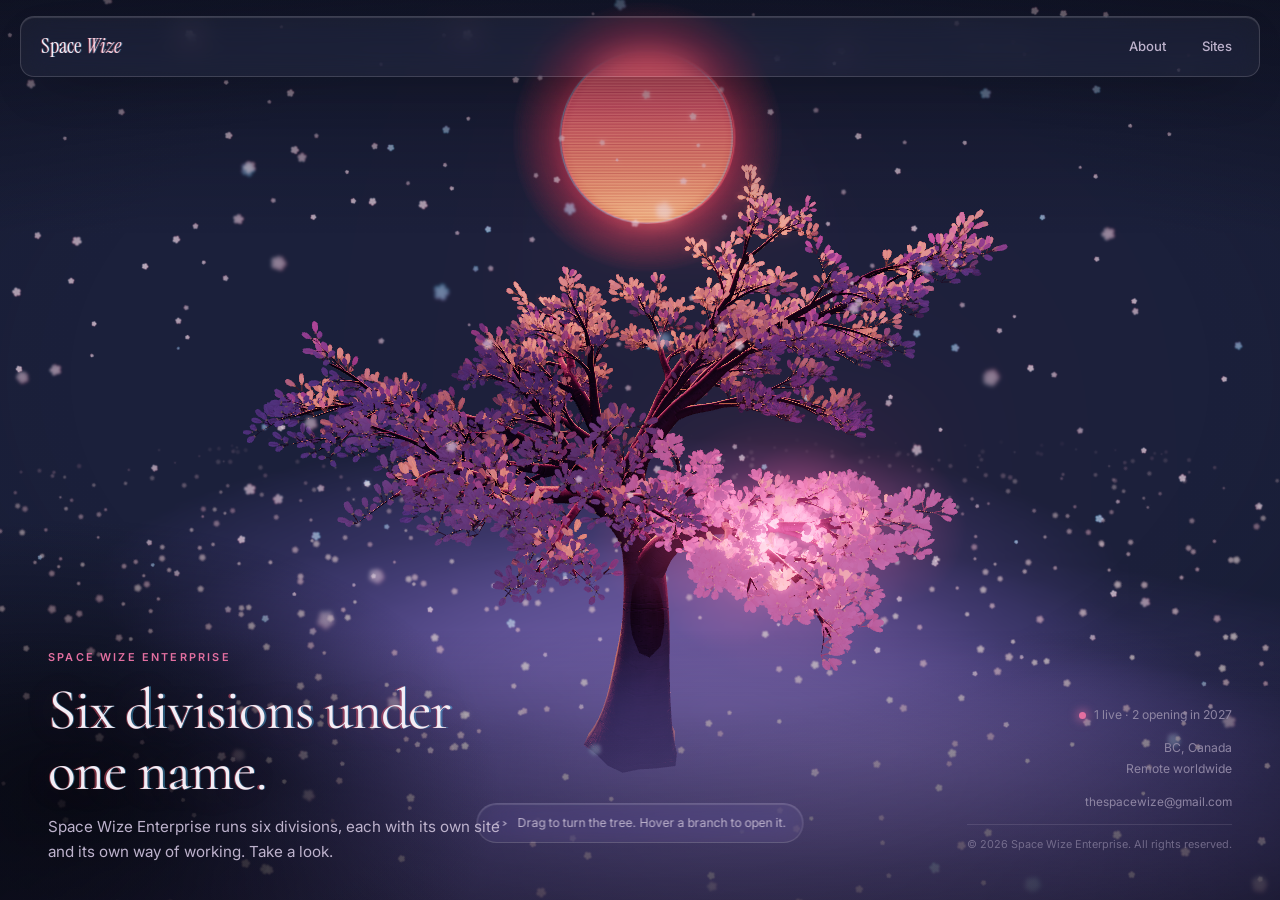
==== commit 1517610b: "Phone fixes: swipe up for About, lighter About scrolling, leaper on the moon Swipe: the home-screen " ====
--- a/index.html
+++ b/index.html
@@ -128,7 +128,7 @@
     </svg>
     <span>Drag to turn the tree.
       <span class="hover">Hover a branch to open it.</span>
-      <span class="touch">Tap a branch to open it.</span>
+      <span class="touch">Tap a branch to open it. Swipe up for About.</span>
     </span>
   </p>
 
--- a/assets/css/style.css
+++ b/assets/css/style.css
@@ -90,6 +90,19 @@
   border:1px solid var(--line);
   box-shadow:inset 0 1px 1px rgba(255,255,255,.14),
              0 18px 50px -26px rgba(0,0,0,.9);
+}
+
+/* A live blur over text that is scrolling underneath it is the costly
+   kind: the phone re-blurs the whole bar every frame of every flick. On
+   touch, wherever the bar sits over reading, it is a plain dark bar
+   instead - near-identical to look at, and free. */
+@media (hover:none){
+  .page .topbar-inner,
+  body[data-level="1"] .topbar-inner,
+  body[data-level="2"] .topbar-inner{
+    -webkit-backdrop-filter:none;backdrop-filter:none;
+    background:rgba(16,14,32,.92);
+  }
 }
 
 /* ============================================================
@@ -178,6 +191,13 @@
   transition:opacity .3s var(--ease);
 }
 .stage-copy > *{pointer-events:auto}
+/* On a phone the text sits exactly where thumbs land, so it must not catch
+   the touch: a swipe that starts on it has to reach the canvas, which is
+   what turns the tree and what swipes up to About. Links in it still work. */
+@media (hover:none){
+  .stage-copy > *{pointer-events:none}
+  .stage-copy a{pointer-events:auto}
+}
 
 .eyebrow{
   font-size:.68rem;font-weight:600;text-transform:uppercase;
@@ -491,6 +511,25 @@
   body[data-panel="open"] .stage-copy,
   body[data-panel="open"] .hint{opacity:0;pointer-events:none}
 }
+@media (max-width:820px){
+  /* 18vh of a phone screen is most of the first screenful spent on nothing.
+     Pulled in so the title and the opening line land above the fold. */
+  .page-head{padding:74px 0 26px}
+  .prose h2{margin:36px 0 14px}
+}
+
+/* Each paragraph arrives as it is scrolled to, on phones only. The reveal
+   class is added by script, so with no JS everything is simply visible, and
+   the opening block is shown at once rather than fading in under the
+   reader's thumb. */
+@media (max-width:820px){
+  .prose.reveal > *{
+    opacity:0;transform:translateY(14px);
+    transition:opacity .55s var(--ease),transform .55s var(--ease);
+  }
+  .prose.reveal > .shown{opacity:1;transform:none}
+}
+
 @media (max-width:620px){
   .topbar{inset:10px 10px auto 10px}
   .topbar-inner{padding:8px 8px 8px 16px}
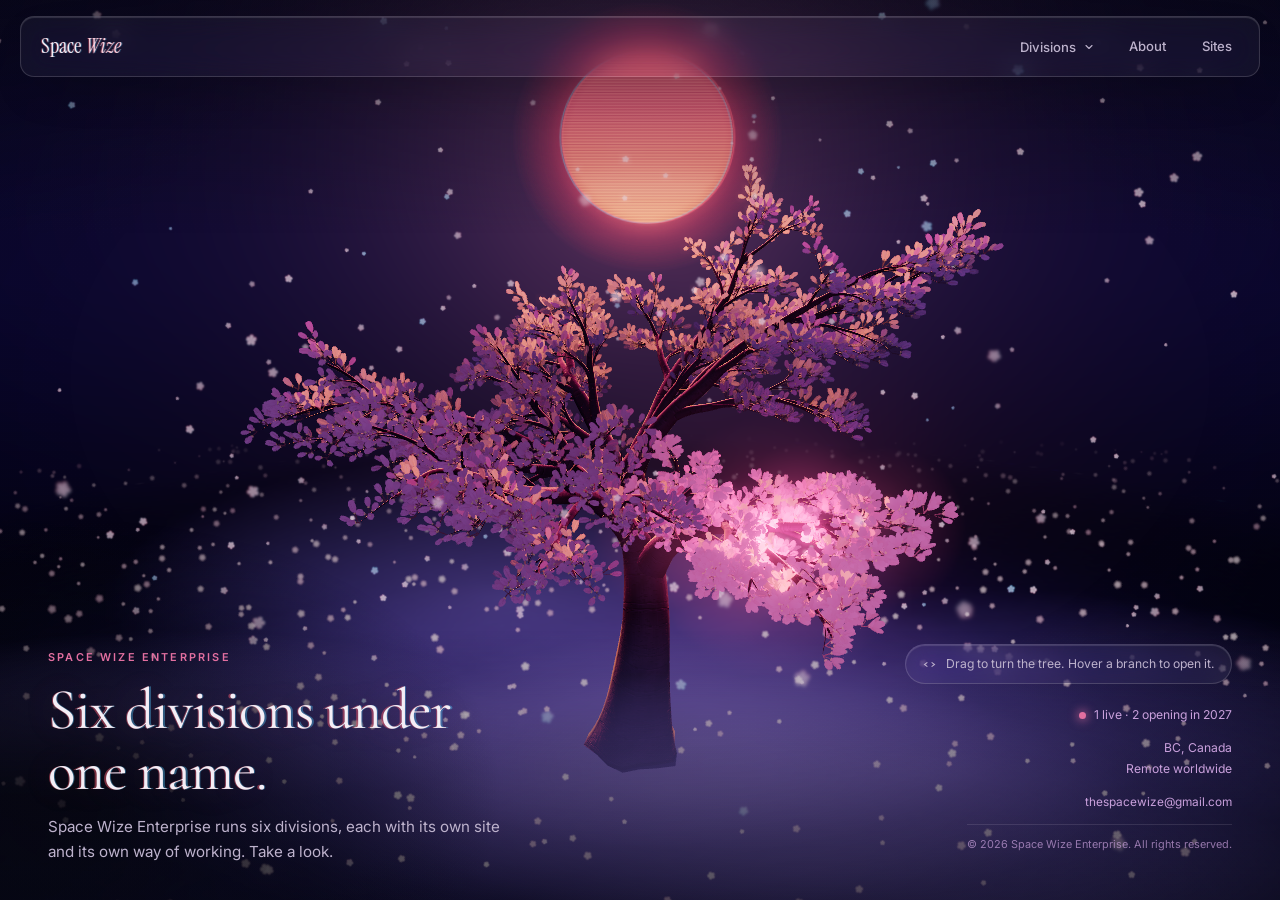
==== commit 152e0676: "Tree page: Divisions menu, way down into web dev, ground and sky, branches in opening order Adds a D" ====
--- a/index.html
+++ b/index.html
@@ -71,6 +71,16 @@
   <div class="topbar-inner glass">
     <a class="wordmark" href="/">Space <em>Wize</em></a>
     <nav class="topnav" aria-label="Primary">
+      <!-- every division by name; picking one turns the tree to its branch and opens its card.
+           Filled and shown by the scene, so it only exists when there is a tree to turn. -->
+      <div class="divs" id="divs" hidden>
+        <button class="divs-btn" id="divsBtn" type="button" aria-expanded="false" aria-controls="divsMenu">
+          <span>Divisions</span>
+          <svg width="12" height="12" viewBox="0 0 24 24" fill="none" stroke="currentColor" stroke-width="2.2"
+               stroke-linecap="round" stroke-linejoin="round" aria-hidden="true"><path d="M6 9l6 6 6-6"/></svg>
+        </button>
+        <ul class="divs-menu" id="divsMenu" hidden></ul>
+      </div>
       <a href="/about">About</a>
       <a href="/sites">Sites</a>
     </nav>
@@ -113,6 +123,10 @@
           <path d="M5 12h14M13 6l6 6-6 6"/>
         </svg>
       </a>
+      <!-- the longer read on a division that has not opened yet. This button is the only way in. -->
+      <button class="btn btn-sm panel-alt" id="panelMore" type="button" hidden>
+        <span>Learn more</span>
+      </button>
       <!-- second action, only on the division that is actually open -->
       <a class="btn btn-sm panel-alt" id="panelAlt"
          href="/webdev/#contact" hidden>
@@ -172,6 +186,30 @@
           <h3>Web Development</h3>
           <p>Fast, considered websites for people who need one and don&rsquo;t want to overcomplicate it.</p>
         </a>
+      </li>
+
+      <li data-id="games"
+          data-name="Game Development"
+          data-line="Games made small, properly, and uniquely. Good games require good stories first, then mechanics built around them."
+          data-stage="In build"
+          data-when="Opening spring 2027"
+          data-bloom="0.5"
+          data-notify="/notify?division=Game%20Development"
+          data-live="false">
+        <div class="branch-card glass" data-live="false">
+          <span class="tag"><span class="pip"></span>In build</span>
+          <h3>Game Development</h3>
+          <p>Games made small, properly, and uniquely. Good games require good stories first, then mechanics built around them.</p>
+            <p class="card-when">Opening spring 2027</p>
+          <div class="card-acts">
+            <a class="card-notify" href="/notify?division=Game%20Development">Tell me when this opens</a>
+          </div>
+        </div>
+        <!-- Learn more: what is planned for this division. Replace the placeholder with your own words;
+             any number of <p> paragraphs works. -->
+        <template class="more-copy">
+          <p class="more-todo">Your words about what is planned for Game Development go here.</p>
+        </template>
       </li>
 
       <li data-id="print"
@@ -191,6 +229,11 @@
             <a class="card-notify" href="/notify?division=3D%20Printing">Tell me when this opens</a>
           </div>
         </div>
+        <!-- Learn more: what is planned for this division. Replace the placeholder with your own words;
+             any number of <p> paragraphs works. -->
+        <template class="more-copy">
+          <p class="more-todo">Your words about what is planned for 3D Printing go here.</p>
+        </template>
       </li>
 
       <li data-id="shop"
@@ -209,6 +252,34 @@
             <a class="card-notify" href="/notify?division=Dropshipping">Tell me when this opens</a>
           </div>
         </div>
+        <!-- Learn more: what is planned for this division. Replace the placeholder with your own words;
+             any number of <p> paragraphs works. -->
+        <template class="more-copy">
+          <p class="more-todo">Your words about what is planned for Dropshipping go here.</p>
+        </template>
+      </li>
+
+      <li data-id="books"
+          data-name="Books"
+          data-line="Written, edited, and published by one person. A historical fiction book is in the works, and a few more have progressed past the first chapters."
+          data-stage="Planned"
+          data-when=""
+          data-bloom="0"
+          data-notify="/notify?division=Books"
+          data-live="false">
+        <div class="branch-card glass" data-live="false">
+          <span class="tag"><span class="pip"></span>Planned</span>
+          <h3>Books</h3>
+          <p>Written, edited, and published by one person. A historical fiction book is in the works, and a few more have progressed past the first chapters.</p>
+          <div class="card-acts">
+            <a class="card-notify" href="/notify?division=Books">Tell me when this opens</a>
+          </div>
+        </div>
+        <!-- Learn more: what is planned for this division. Replace the placeholder with your own words;
+             any number of <p> paragraphs works. -->
+        <template class="more-copy">
+          <p class="more-todo">Your words about what is planned for Books go here.</p>
+        </template>
       </li>
 
       <li data-id="property"
@@ -227,43 +298,11 @@
             <a class="card-notify" href="/notify?division=Real%20Estate%20Development">Tell me when this opens</a>
           </div>
         </div>
-      </li>
-
-      <li data-id="games"
-          data-name="Game Development"
-          data-line="Games made small, properly, and uniquely. Good games require good stories first, then mechanics built around them."
-          data-stage="In build"
-          data-when="Opening spring 2027"
-          data-bloom="0.5"
-          data-notify="/notify?division=Game%20Development"
-          data-live="false">
-        <div class="branch-card glass" data-live="false">
-          <span class="tag"><span class="pip"></span>In build</span>
-          <h3>Game Development</h3>
-          <p>Games made small, properly, and uniquely. Good games require good stories first, then mechanics built around them.</p>
-            <p class="card-when">Opening spring 2027</p>
-          <div class="card-acts">
-            <a class="card-notify" href="/notify?division=Game%20Development">Tell me when this opens</a>
-          </div>
-        </div>
-      </li>
-
-      <li data-id="books"
-          data-name="Books"
-          data-line="Written, edited, and published by one person. A historical fiction book is in the works, and a few more have progressed past the first chapters."
-          data-stage="Planned"
-          data-when=""
-          data-bloom="0"
-          data-notify="/notify?division=Books"
-          data-live="false">
-        <div class="branch-card glass" data-live="false">
-          <span class="tag"><span class="pip"></span>Planned</span>
-          <h3>Books</h3>
-          <p>Written, edited, and published by one person. A historical fiction book is in the works, and a few more have progressed past the first chapters.</p>
-          <div class="card-acts">
-            <a class="card-notify" href="/notify?division=Books">Tell me when this opens</a>
-          </div>
-        </div>
+        <!-- Learn more: what is planned for this division. Replace the placeholder with your own words;
+             any number of <p> paragraphs works. -->
+        <template class="more-copy">
+          <p class="more-todo">Your words about what is planned for Real Estate Development go here.</p>
+        </template>
       </li>
     </ul>
 
@@ -272,6 +311,28 @@
 
     <p class="fallback-copy">© 2026 Space Wize Enterprise. All rights reserved.</p>
   </div>
+
+  <!-- What is planned for one division, opened from "Learn more" on its card and nowhere else.
+       The words come from that division's <template class="more-copy"> in the list above. -->
+  <section class="more" id="more" hidden>
+    <div class="more-inner" role="dialog" aria-modal="false" aria-labelledby="moreName">
+      <button class="more-close" id="moreClose" type="button" aria-label="Close">
+        <svg width="14" height="14" viewBox="0 0 24 24" fill="none" stroke="currentColor" stroke-width="2.2"
+             stroke-linecap="round" aria-hidden="true"><path d="M6 6l12 12M18 6L6 18"/></svg>
+      </button>
+      <p class="panel-status" id="moreStage"></p>
+      <h2 id="moreName"></h2>
+      <p class="more-line" id="moreLine"></p>
+      <p class="more-when" id="moreWhen" hidden></p>
+      <div class="more-body" id="moreBody"></div>
+      <a class="btn" id="moreNotify">
+        <span>Tell me when this opens</span>
+        <svg class="arrow" width="14" height="14" viewBox="0 0 24 24" fill="none"
+             stroke="currentColor" stroke-width="2" stroke-linecap="round"
+             stroke-linejoin="round" aria-hidden="true"><path d="M5 12h14M13 6l6 6-6 6"/></svg>
+      </a>
+    </div>
+  </section>
 
   <p class="sr-only" id="liveRegion" role="status" aria-live="polite"></p>
 </main>
@@ -313,6 +374,8 @@
 </section>
 
 <div class="page-arrive" id="pageArrive" aria-hidden="true"></div>
+<!-- the way down into a division: a circle swells out of its branch, then that site opens -->
+<div class="page-leave" id="pageLeave" aria-hidden="true"></div>
 <script>
 /* The shrink itself is a CSS animation that runs on its own; this only
    clears up after it. Deliberately not part of scene.js - if WebGL is
--- a/assets/css/style.css
+++ b/assets/css/style.css
@@ -12,6 +12,7 @@
 
   /* accents */
   --cherry:    #E36FA0;
+  --wisteria:  #C9A0DC;
   --magenta:   #E8579F;
   --teal:      #4FD8CF;
   --sakura:    #FBD3E0;
@@ -138,6 +139,55 @@
 }
 .topnav a:hover{color:var(--ink);background:rgba(255,255,255,.07)}
 .topnav a[aria-current="page"]{color:var(--ink);background:rgba(255,255,255,.09)}
+
+/* the divisions, by name, for anyone who would rather not hunt the tree for them */
+.divs{position:relative}
+.divs-btn{
+  display:inline-flex;align-items:center;gap:7px;
+  padding:9px 13px 9px 15px;border-radius:var(--r-pill);
+  border:0;background:transparent;cursor:pointer;
+  font-family:var(--body);font-size:.82rem;font-weight:500;
+  color:var(--ink-soft);
+  transition:color .2s var(--ease), background-color .2s var(--ease);
+}
+.divs-btn:hover,.divs-btn[aria-expanded="true"]{color:var(--ink);background:rgba(255,255,255,.07)}
+.divs-btn svg{transition:transform .25s var(--ease)}
+.divs-btn[aria-expanded="true"] svg{transform:rotate(180deg)}
+.divs-menu{
+  position:absolute;right:0;top:calc(100% + 14px);z-index:60;
+  min-width:250px;margin:0;padding:8px;list-style:none;
+  border-radius:var(--r-lg);
+  background:rgba(12,16,38,.94);
+  border:1px solid var(--line);
+  box-shadow:0 24px 50px -20px rgba(0,0,0,.7);
+  animation:divsIn .22s var(--ease);
+}
+.divs-menu[hidden]{display:none}
+@keyframes divsIn{from{opacity:0;transform:translateY(-6px)}to{opacity:1;transform:none}}
+.divs-menu button{
+  display:flex;align-items:center;gap:10px;width:100%;
+  min-height:44px;padding:9px 14px;
+  border:0;border-radius:var(--r-md);background:transparent;
+  color:var(--ink-soft);cursor:pointer;text-align:left;
+  font-family:var(--body);font-size:.85rem;
+}
+.divs-menu button:hover,.divs-menu button:focus-visible,.divs-menu button[aria-current="true"]{color:var(--ink);background:rgba(255,255,255,.07)}
+.divs-menu .pip{flex:0 0 auto;width:6px;height:6px;border-radius:50%;background:var(--ink-faint)}
+.divs-menu [data-live="true"] .pip{background:var(--cherry);box-shadow:0 0 8px 1px rgba(227,111,160,.7)}
+.divs-menu .divs-stage{margin-left:auto;padding-left:14px;font-size:.72rem;color:var(--ink-faint);white-space:nowrap}
+.divs-menu [data-live="true"] .divs-stage{color:var(--cherry)}
+
+/* leaving for a division: the circle swells out of the branch in blossom pink,
+   then settles to the colour of the page it is about to become */
+.page-leave{
+  position:fixed;z-index:210;left:0;top:0;width:0;height:0;
+  border-radius:50%;background:var(--cherry);
+  transform:scale(0);visibility:hidden;pointer-events:none;
+}
+.page-leave[data-on="true"]{
+  visibility:visible;transform:scale(1);background:#fbf5ef;
+  transition:transform 900ms cubic-bezier(.6,0,.3,1), background-color 650ms ease 250ms;
+}
 
 /* ============================================================
    home — locked stage
@@ -226,7 +276,7 @@
 
 .stage-meta{
   text-align:right;
-  font-size:.76rem;color:var(--ink-faint);
+  font-size:.76rem;color:var(--wisteria);
   line-height:1.7;white-space:nowrap;
 }
 .status{display:flex;align-items:center;justify-content:flex-end;gap:8px;margin:0}
@@ -254,6 +304,11 @@
   transition:opacity .5s var(--ease);
 }
 .hint[data-hidden="true"]{opacity:0;pointer-events:none}
+/* on a wide screen the middle of the bottom edge is where the trunk meets the ground,
+   so the hint sits to the right, above the corner details */
+@media (min-width:901px){
+  .hint{left:auto;right:clamp(18px,4vw,48px);transform:none;bottom:calc(clamp(22px,4vh,40px) + 168px)}
+}
 .hint .touch{display:none}
 @media (hover:none){
   .hint .hover{display:none}
@@ -363,6 +418,69 @@
 .btn-sm{min-height:38px;padding:9px 16px;font-size:.76rem;color:var(--ink-soft)}
 .btn-sm:hover{color:var(--ink)}
 .panel-alt{margin-top:9px}
+button.btn{font-family:var(--body);cursor:pointer}
+
+/* ============================================================
+   learn more
+   What is planned for one division. Opens beside the tree from the
+   button on that division's card, so the branch stays in view.
+   ============================================================ */
+.more{
+  position:fixed;z-index:45;
+  top:84px;right:16px;bottom:16px;
+  width:min(440px,calc(100vw - 32px));
+  display:flex;pointer-events:none;
+}
+.more[hidden]{display:none}
+.more-inner{
+  position:relative;pointer-events:auto;
+  width:100%;overflow:auto;
+  padding:30px 28px 30px;
+  border-radius:var(--r-lg);
+  background:linear-gradient(158deg, rgba(36,24,68,.92) 0%, rgba(12,16,38,.95) 100%);
+  border:1px solid rgba(244,238,246,.2);
+  box-shadow:inset 0 1px 1px rgba(255,255,255,.16), 0 26px 60px -22px rgba(0,0,0,.95);
+  transform:translateX(28px);opacity:0;
+  transition:transform .45s var(--ease), opacity .35s var(--ease);
+}
+.more[data-open="true"] .more-inner{transform:none;opacity:1}
+.more-close{
+  position:absolute;top:14px;right:14px;
+  width:40px;height:40px;display:grid;place-items:center;
+  border-radius:50%;border:1px solid var(--line);
+  background:transparent;color:var(--ink-soft);cursor:pointer;
+}
+.more-close:hover{color:var(--ink);background:rgba(255,255,255,.07)}
+.more .panel-status{margin-bottom:14px}
+.more[data-stage="In build"] .panel-status{color:var(--cherry)}
+.more h2{
+  font-family:var(--display);font-weight:500;
+  font-size:clamp(1.9rem,3.2vw,2.5rem);line-height:1.08;
+  margin:0 46px 14px 0;
+}
+.more-line{color:var(--ink);font-size:1rem;line-height:1.6;margin:0 0 12px}
+.more-when{color:var(--cherry);font-size:.85rem;margin:0 0 12px}
+.more-body{
+  margin:20px 0 24px;padding-top:20px;
+  border-top:1px solid var(--line);
+  color:var(--ink-soft);font-size:.94rem;line-height:1.7;
+}
+.more-body:empty{display:none}
+.more-body p{margin:0 0 14px}
+.more-body p:last-child{margin-bottom:0}
+.more-todo{padding:14px 16px;border:1px dashed var(--ink-faint);border-radius:var(--r-md);color:var(--ink-faint)}
+/* the card steps aside while its longer version is open */
+body[data-more="open"] .tag{opacity:0 !important}
+body[data-more="open"] .panel{pointer-events:none}
+@media (max-width:720px){
+  .more{top:auto;left:10px;right:10px;bottom:10px;width:auto;max-height:76vh}
+  .more-inner{padding:24px 20px 22px;transform:translateY(28px)}
+  body[data-more="open"] .stage-copy,
+  body[data-more="open"] .hint{opacity:0;pointer-events:none}
+}
+@media (prefers-reduced-motion:reduce){
+  .more-inner{transition:none}
+}
 /* .btn sets display, and a class beats the browser's own
    [hidden]{display:none} — so hiding one needs saying explicitly */
 .btn[hidden]{display:none}
@@ -483,11 +601,11 @@
 .stage-copy-line{
   margin-top:10px;padding-top:10px;
   border-top:1px solid var(--line);
-  font-size:.68rem;color:var(--ink-faint);opacity:.7;
+  font-size:.68rem;color:inherit;opacity:.7;
 }
 /* the address sits with the location it belongs to, above the credit */
 .stage-contact{margin-top:2px;font-size:.74rem}
-.stage-contact a{color:var(--ink-faint)}
+.stage-contact a{color:inherit}
 .stage-contact a:hover{color:var(--ink)}
 .fallback-contact{margin-top:40px;font-size:.85rem;color:var(--ink-faint)}
 
@@ -535,6 +653,13 @@
   .topbar-inner{padding:8px 8px 8px 16px}
   .wordmark{font-size:1.15rem}
   .topnav a{padding:9px 12px;font-size:.78rem}
+  .topnav{gap:0}
+  .topnav a{padding:9px 10px}
+  .divs-btn{padding:9px 6px 9px 10px;font-size:.78rem;gap:4px}
+  /* on a phone the menu hangs from the whole bar, not from its button */
+  .topbar-inner{position:relative}
+  .divs{position:static}
+  .divs-menu{left:0;right:0;top:calc(100% + 8px);background:rgba(12,16,38,.97)}
   .stage-copy{padding-bottom:26px}
   .stage-copy h1{font-size:clamp(1.8rem,7.6vw,2.4rem)}
   .lede{font-size:.88rem}
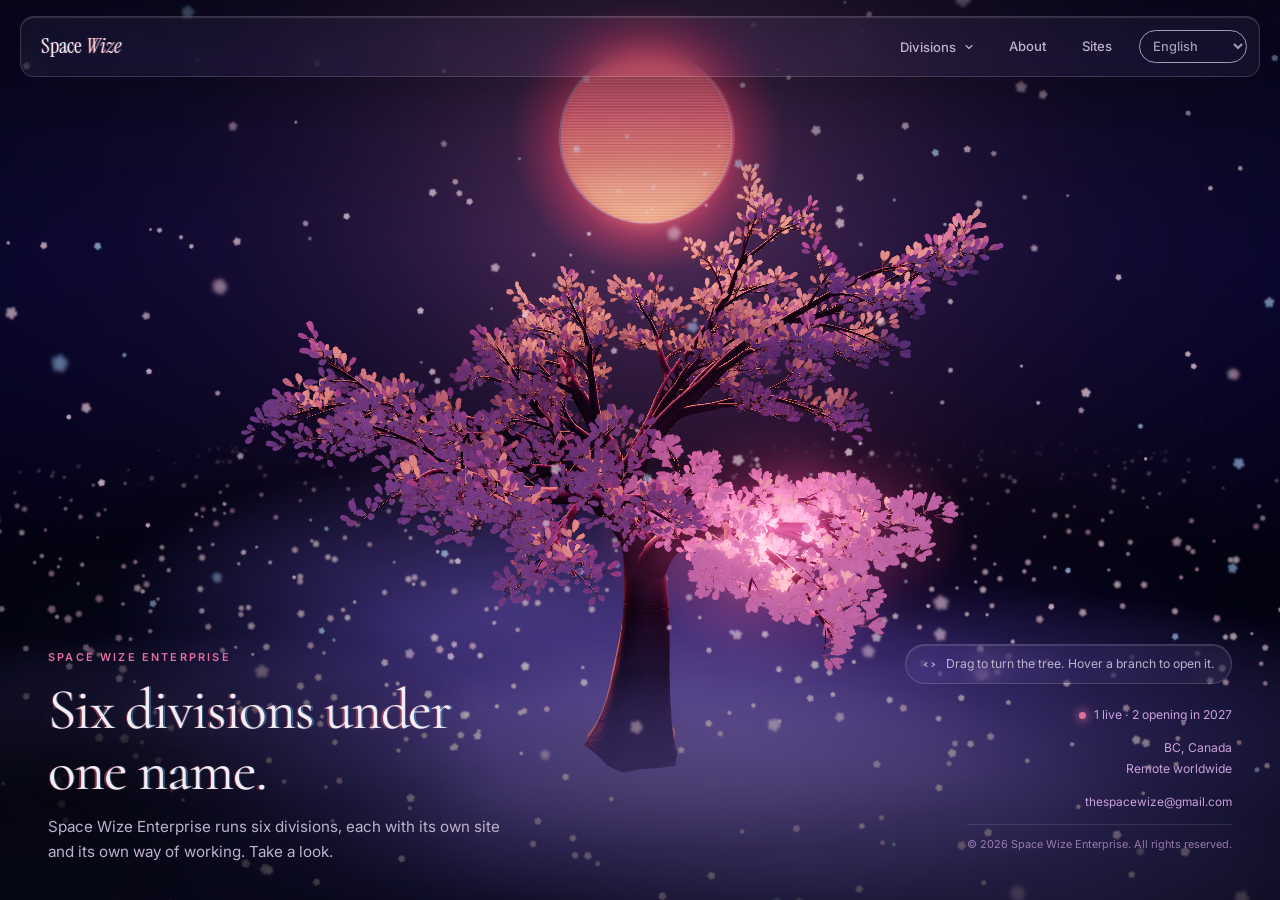
==== commit 28d9b9c3: "Languages: eleven on a menu across the site, plus a hidden twelfth Adds assets/js/lang.js and a lang" ====
--- a/index.html
+++ b/index.html
@@ -28,6 +28,8 @@
 <link rel="icon" type="image/png" sizes="192x192" href="assets/icons/icon-192.png">
 <link rel="apple-touch-icon" href="assets/icons/icon-180.png">
 <link rel="stylesheet" href="assets/css/style.css">
+<!-- languages: must load here, before the page is drawn -->
+<script src="/assets/js/lang.js"></script>
 <script>
 /* Arriving from the branch on the web-design site: cover the scene
    before anything paints, so the transition is continuous rather than
@@ -104,7 +106,7 @@
   </div>
 
   <!-- keyboard route into every branch; revealed on focus -->
-  <nav id="branchKeys" class="branch-keys" aria-label="Divisions" hidden></nav>
+  <nav id="branchKeys" class="branch-keys" aria-label="Divisions" translate="no" hidden></nav>
 
   <!-- what a blossom says when it opens, hung off the branch on a cord -->
   <div class="tag" id="tag" data-open="false">
@@ -334,7 +336,7 @@
     </div>
   </section>
 
-  <p class="sr-only" id="liveRegion" role="status" aria-live="polite"></p>
+  <p class="sr-only" id="liveRegion" role="status" aria-live="polite" translate="no"></p>
 </main>
 
 <!-- Two screens stacked below the tree: About one down, Sites one
@@ -376,6 +378,7 @@
 <div class="page-arrive" id="pageArrive" aria-hidden="true"></div>
 <!-- the way down into a division: a circle swells out of its branch, then that site opens -->
 <div class="page-leave" id="pageLeave" aria-hidden="true"></div>
+<script>window.swzTranslate && swzTranslate();</script>
 <script>
 /* The shrink itself is a CSS animation that runs on its own; this only
    clears up after it. Deliberately not part of scene.js - if WebGL is
--- a/assets/css/style.css
+++ b/assets/css/style.css
@@ -452,7 +452,7 @@
 }
 .more-close:hover{color:var(--ink);background:rgba(255,255,255,.07)}
 .more .panel-status{margin-bottom:14px}
-.more[data-stage="In build"] .panel-status{color:var(--cherry)}
+.more[data-near="true"] .panel-status{color:var(--cherry)}
 .more h2{
   font-family:var(--display);font-weight:500;
   font-size:clamp(1.9rem,3.2vw,2.5rem);line-height:1.08;
